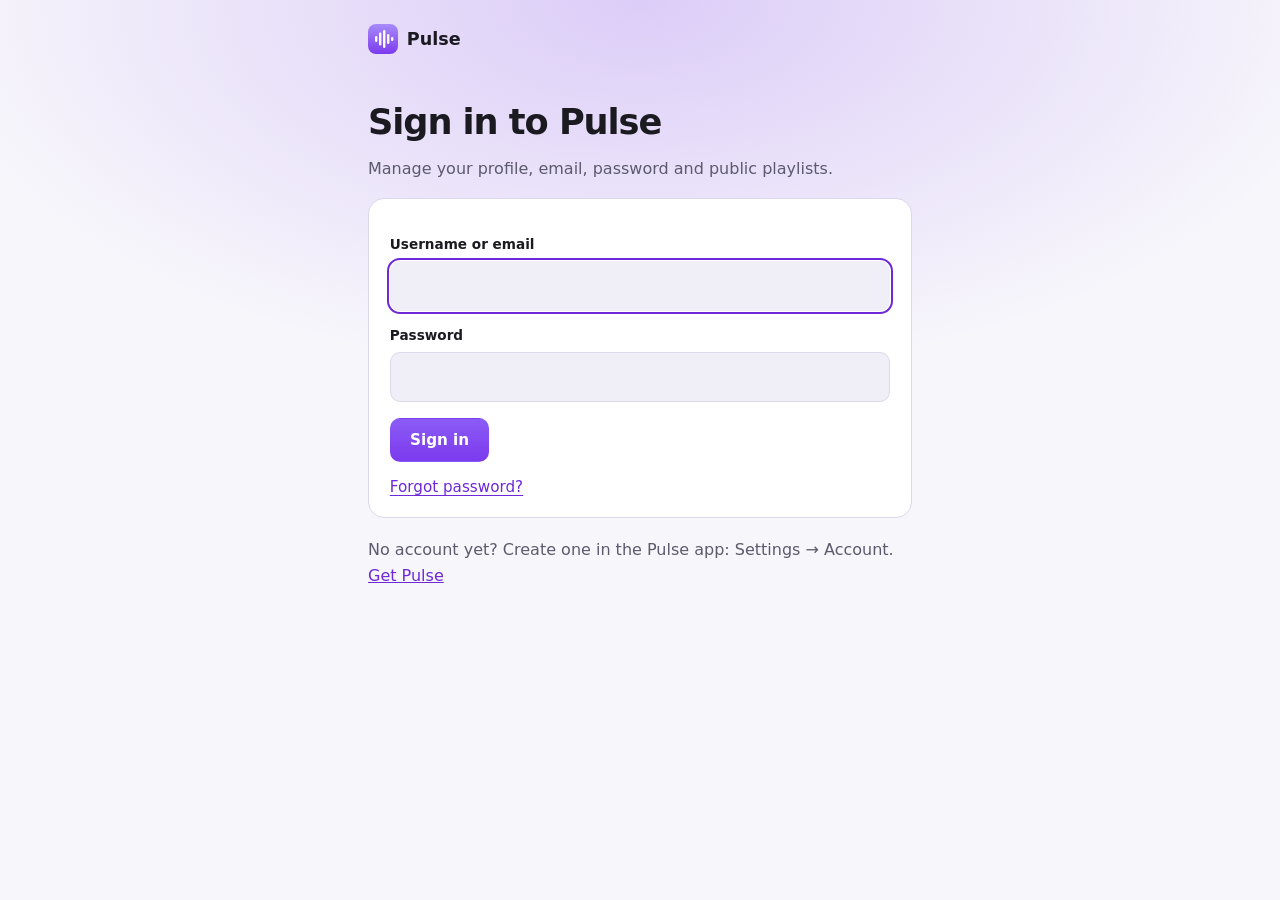
==== site/account/index.html @ 40c87070 "Website sign-in: an account page (sign in, forgot password, profile, email, password, public playlis" ====
<!doctype html>
<html lang="en">
<head>
<meta charset="utf-8">
<script>try{var t=localStorage.getItem("pulse-theme");document.documentElement.dataset.theme=t||(matchMedia("(prefers-color-scheme: light)").matches?"light":"dark")}catch(e){document.documentElement.dataset.theme="dark"}</script>
<meta name="viewport" content="width=device-width, initial-scale=1">
<title>Your account · Pulse</title>
<meta name="robots" content="noindex">
<meta name="theme-color" content="#0b0b0e">
<link rel="icon" href="../img/favicon-32.png" sizes="32x32" type="image/png">
<style>
:root { --bg: #0b0b0e; --surface: #16161b; --surface-2: #1d1d24; --border: #2c2c36; --text: #ededf1; --muted: #a3a3b0; --accent: #7c3aed; --accent-soft: #a78bfa; --bad: #ffb4c2; --good: #86efac; color-scheme: dark; }
html[data-theme="light"] { --bg: #f7f6fb; --surface: #ffffff; --surface-2: #f0eef7; --border: #dcd8e8; --text: #1b1a20; --muted: #5d5a6e; --accent-soft: #6d28d9; --bad: #b4233c; --good: #15803d; color-scheme: light; }
* { box-sizing: border-box; }
body { margin: 0; min-height: 100vh; background: radial-gradient(80% 60% at 50% 0%, rgba(124, 58, 237, .22), transparent 70%), var(--bg); color: var(--text); font: 400 1rem/1.6 "Segoe UI Variable Text", "Segoe UI", system-ui, -apple-system, Arial, sans-serif; padding: 1.5rem; }
main { max-width: 34rem; margin: 0 auto; padding-bottom: 3rem; }
.home { display: inline-flex; align-items: center; gap: .55rem; color: var(--text); text-decoration: none; font-weight: 700; font-size: 1.1rem; }
.home svg { width: 30px; height: 30px; }
h1 { font-size: clamp(1.7rem, 5vw, 2.2rem); letter-spacing: -.03em; margin: 2rem 0 .4rem; overflow-wrap: anywhere; }
h2 { font-size: 1.05rem; margin: 0 0 .6rem; }
p { color: var(--muted); margin: .3rem 0; }
a { color: var(--accent-soft); }
.card { background: var(--surface); border: 1px solid var(--border); border-radius: 16px; padding: 1.3rem; margin-top: 1rem; }
label { display: block; font-size: .85rem; font-weight: 600; margin: .9rem 0 .3rem; }
input, textarea { width: 100%; font: inherit; color: var(--text); background: var(--surface-2); border: 1px solid var(--border); border-radius: 10px; padding: .7rem .85rem; }
textarea { min-height: 5rem; resize: vertical; }
input:focus, textarea:focus { outline: 2px solid var(--accent-soft); outline-offset: 1px; border-color: transparent; }
.row { display: flex; gap: .6rem; flex-wrap: wrap; align-items: center; margin-top: 1rem; }
button, .b { font-family: inherit; font-size: .95rem; font-weight: 600; line-height: 1.2; padding: .75rem 1.2rem; border-radius: 10px; border: 1px solid var(--border); background: transparent; color: var(--text); cursor: pointer; text-decoration: none; display: inline-flex; align-items: center; gap: .4rem; }
button:hover, .b:hover { border-color: var(--accent-soft); }
button.main { background: linear-gradient(180deg, #8b5cf6, #7c3aed); border-color: transparent; color: #fff; }
button.main:hover { filter: brightness(1.08); }
button.danger { color: var(--bad); }
button.main.danger { background: #b4233c; color: #fff; }
button:disabled { opacity: .55; cursor: wait; }
button:focus-visible, .b:focus-visible, a:focus-visible { outline: 2px solid var(--accent-soft); outline-offset: 3px; }
.link { border: 0; padding: 0; background: none; color: var(--accent-soft); font-weight: 500; text-decoration: underline; text-underline-offset: 3px; }
.msg { margin-top: .9rem; padding: .7rem .9rem; border-radius: 10px; font-size: .92rem; }
.msg.bad { background: color-mix(in srgb, var(--bad) 14%, transparent); color: var(--bad); }
.msg.good { background: color-mix(in srgb, var(--good) 14%, transparent); color: var(--good); }
.msg.info { background: color-mix(in srgb, var(--accent) 16%, transparent); color: var(--text); }
.who { display: flex; gap: 1rem; align-items: center; margin-top: 1.6rem; }
.avatar { width: 72px; height: 72px; border-radius: 50%; display: grid; place-items: center; background: linear-gradient(#a78bfa, #7c3aed); font-size: 1.9rem; font-weight: 700; color: #fff; flex: none; }
.who h1 { margin: 0; }
ul.lists { list-style: none; padding: 0; margin: .4rem 0 0; }
ul.lists li { display: flex; gap: .8rem; align-items: center; padding: .55rem 0; border-top: 1px solid var(--border); }
ul.lists li:first-child { border-top: 0; }
ul.lists img, ul.lists .ph { width: 44px; height: 44px; border-radius: 8px; object-fit: cover; background: var(--surface-2); flex: none; }
ul.lists .t { flex: 1; min-width: 0; }
ul.lists .t b, ul.lists .t span { display: block; white-space: nowrap; overflow: hidden; text-overflow: ellipsis; }
ul.lists .t span { color: var(--muted); font-size: .85rem; }
ul.lists button, ul.lists .b { padding: .5rem .8rem; font-size: .85rem; }
details summary { cursor: pointer; font-weight: 600; }
details[open] summary { margin-bottom: .4rem; }
.sr { position: absolute; width: 1px; height: 1px; overflow: hidden; clip: rect(0 0 0 0); white-space: nowrap; }
@media (pointer: fine) {
  html { cursor: url("data:image/svg+xml,%3Csvg xmlns='http://www.w3.org/2000/svg' width='28' height='28' viewBox='0 0 28 28'%3E%3Cpath d='M4 3v19.5l5.6-5.4 3.6 8.4 3.6-1.6-3.6-8.2H21z' fill='%230b0b0e' stroke='%23a78bfa' stroke-width='1.8' stroke-linejoin='round'/%3E%3C/svg%3E") 4 3, auto; }
  a, button, summary, label { cursor: url("data:image/svg+xml,%3Csvg xmlns='http://www.w3.org/2000/svg' width='28' height='28' viewBox='0 0 28 28'%3E%3Cpath d='M4 3v19.5l5.6-5.4 3.6 8.4 3.6-1.6-3.6-8.2H21z' fill='%237c3aed' stroke='%23f5f3ff' stroke-width='1.8' stroke-linejoin='round'/%3E%3C/svg%3E") 4 3, pointer; }
}
</style>
</head>
<body>
<main>
  <a class="home" href="../">
    <svg viewBox="0 0 30 30" aria-hidden="true"><defs><linearGradient id="g" x1="0" y1="0" x2="0" y2="1"><stop offset="0" stop-color="#a78bfa"/><stop offset="1" stop-color="#7c3aed"/></linearGradient></defs><rect width="30" height="30" rx="8" fill="url(#g)"/><g fill="#fff"><rect x="7" y="12" width="2.4" height="6" rx="1.2"/><rect x="11" y="8.5" width="2.4" height="13" rx="1.2"/><rect x="15" y="6" width="2.4" height="18" rx="1.2"/><rect x="19" y="10" width="2.4" height="10" rx="1.2"/><rect x="23" y="13" width="2.4" height="4" rx="1.2"/></g></svg>
    Pulse
  </a>
  <div id="page" aria-live="polite"><p style="margin-top:2rem">Loading…</p></div>
  <noscript><p>This page needs JavaScript. You can also manage your account in the Pulse app: Settings → Account.</p></noscript>
</main>
<script src="account.js"></script>
</body>
</html>
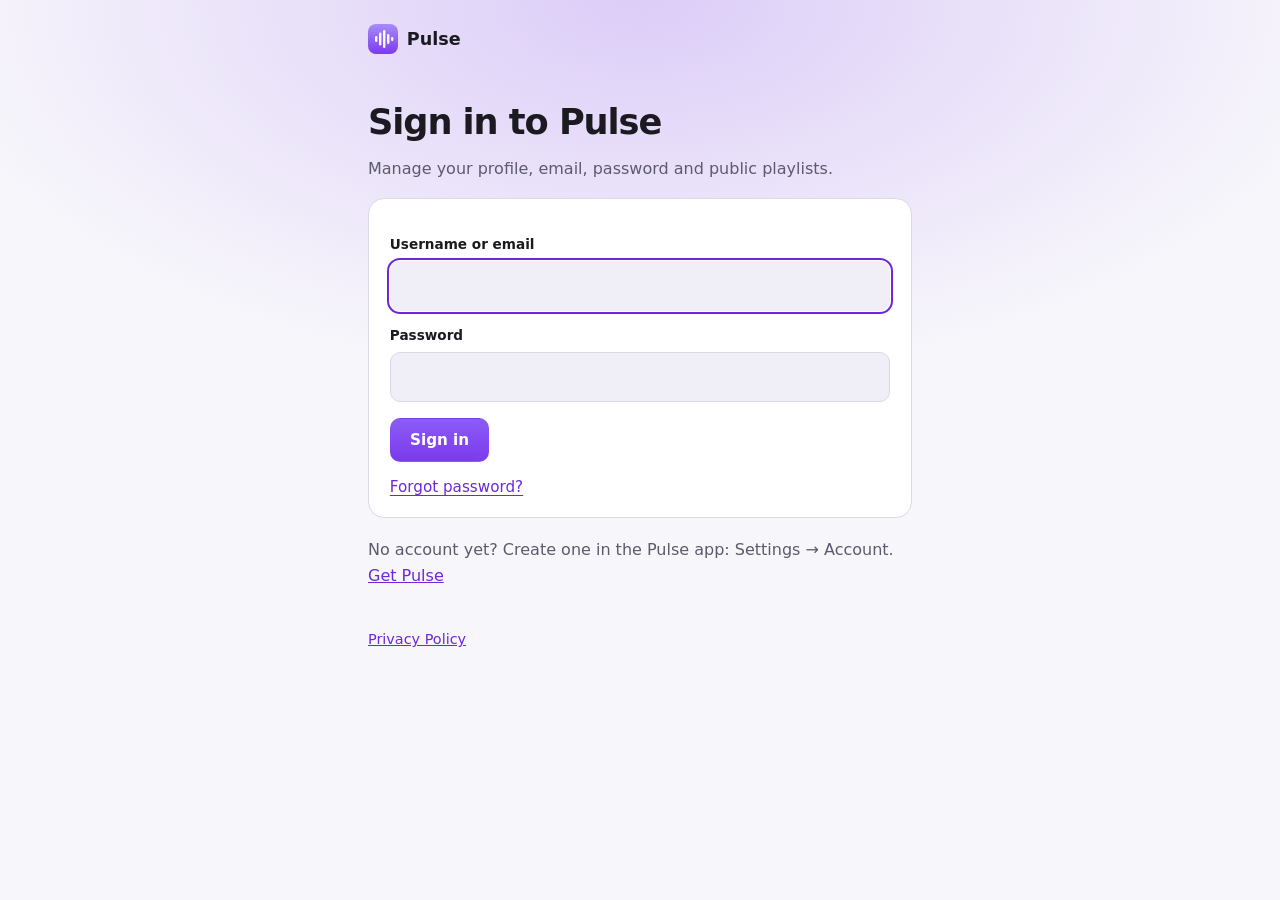
==== commit 519f918d: "Privacy Policy page, linked from the site footer, docs, account page and the app's sign-up window; d" ====
--- a/site/account/index.html
+++ b/site/account/index.html
@@ -66,6 +66,7 @@
     Pulse
   </a>
   <div id="page" aria-live="polite"><p style="margin-top:2rem">Loading…</p></div>
+  <p style="margin-top:2.5rem;font-size:.9rem"><a href="../privacy/">Privacy Policy</a></p>
   <noscript><p>This page needs JavaScript. You can also manage your account in the Pulse app: Settings → Account.</p></noscript>
 </main>
 <script src="account.js"></script>
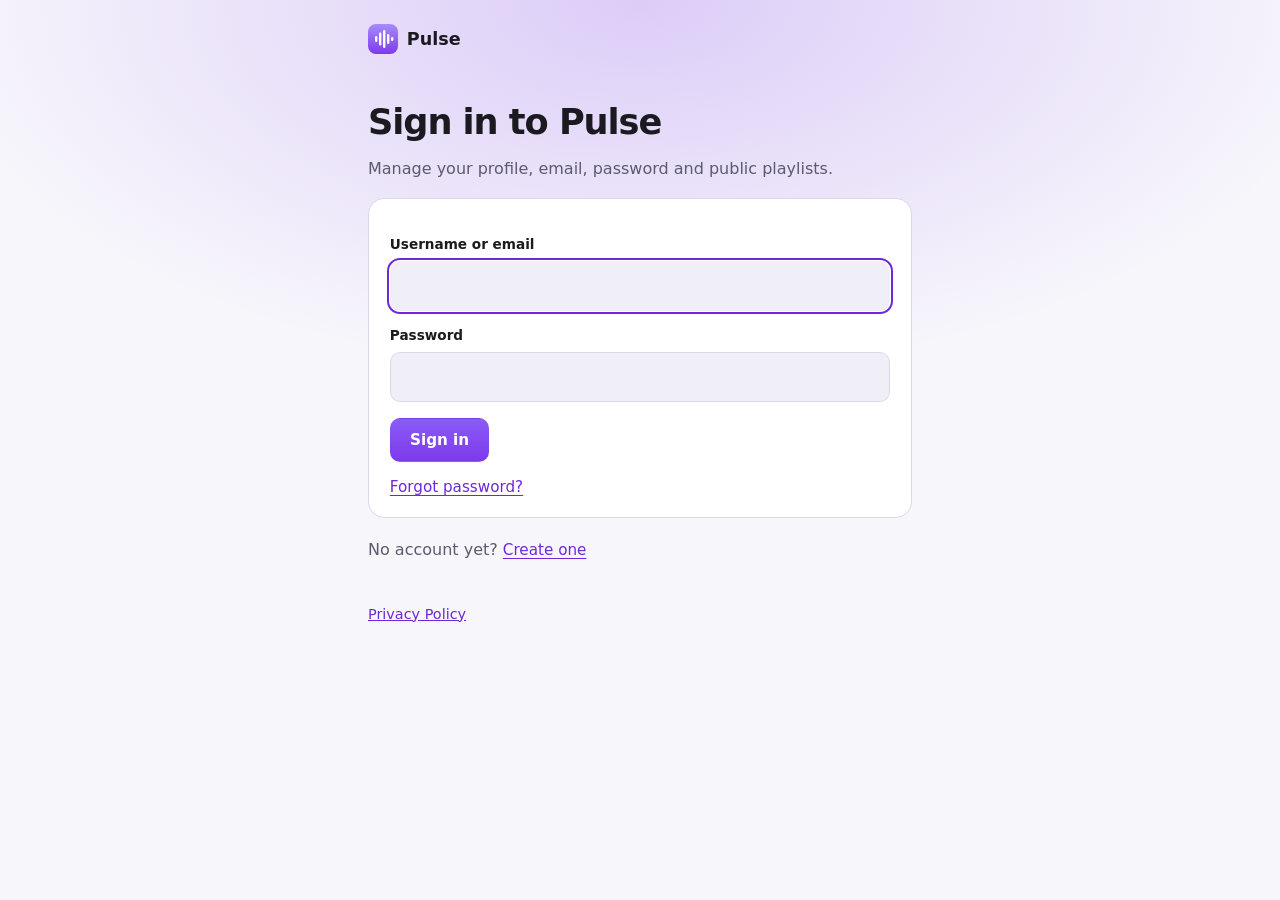
==== commit 72b309bc: "Website sign-up: account details and an anti-spam check, then birthday and the Terms; accounts work " ====
--- a/site/account/index.html
+++ b/site/account/index.html
@@ -35,6 +35,10 @@
 button:disabled { opacity: .55; cursor: wait; }
 button:focus-visible, .b:focus-visible, a:focus-visible { outline: 2px solid var(--accent-soft); outline-offset: 3px; }
 .link { border: 0; padding: 0; background: none; color: var(--accent-soft); font-weight: 500; text-decoration: underline; text-underline-offset: 3px; }
+.hint { margin: .3rem 0 0; color: var(--muted); font-size: .82rem; }
+.human { margin-top: 1rem; min-height: 65px; }
+label.check { display: flex; gap: .55rem; align-items: flex-start; font-weight: 500; line-height: 1.45; margin-top: 1.1rem; }
+label.check input { width: auto; margin-top: .2rem; accent-color: var(--accent); }
 .msg { margin-top: .9rem; padding: .7rem .9rem; border-radius: 10px; font-size: .92rem; }
 .msg.bad { background: color-mix(in srgb, var(--bad) 14%, transparent); color: var(--bad); }
 .msg.good { background: color-mix(in srgb, var(--good) 14%, transparent); color: var(--good); }
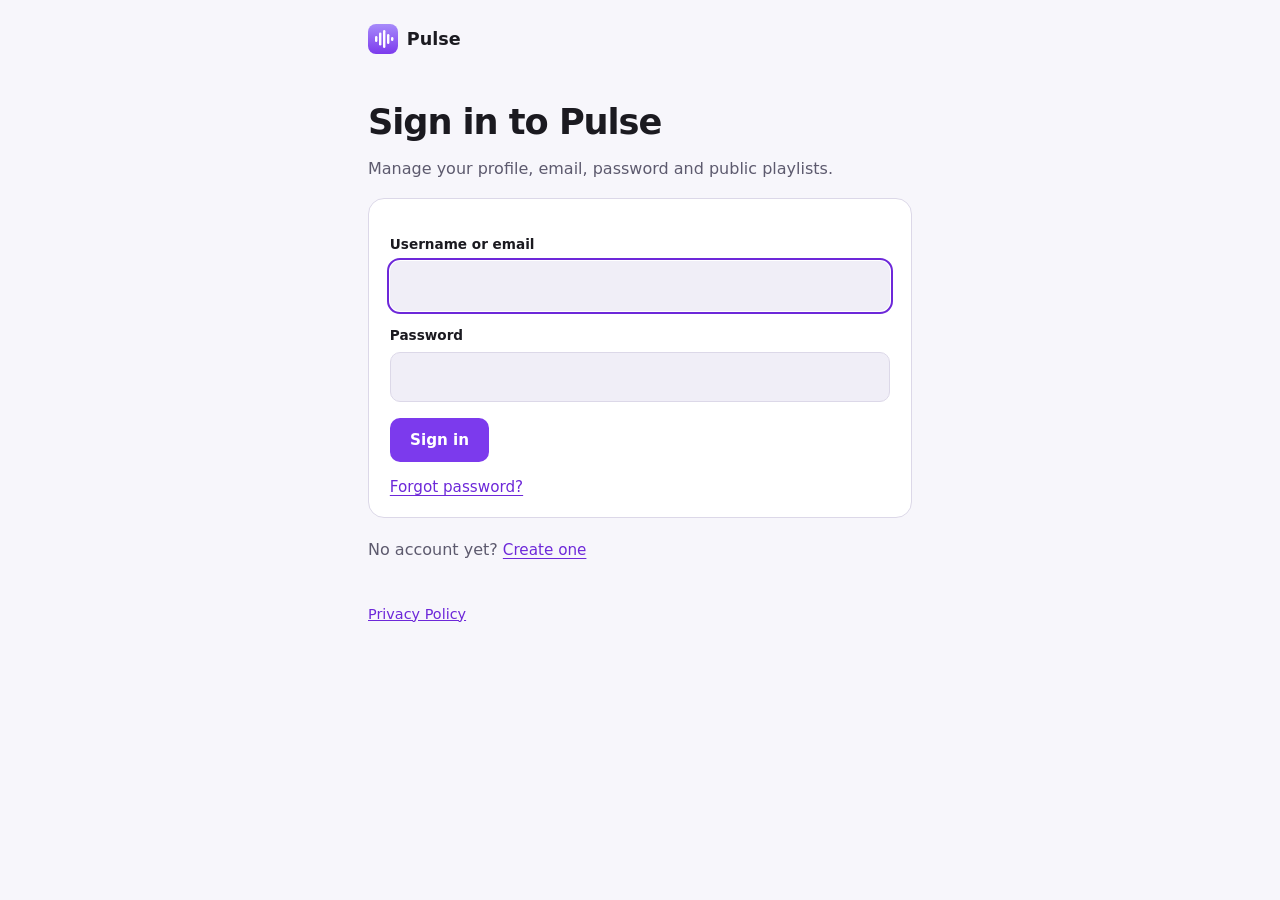
==== commit 53919f75: "Website: smooth scrolling and animations for everyone; publish from the website branch" ====
--- a/site/account/index.html
+++ b/site/account/index.html
@@ -7,12 +7,18 @@
 <title>Your account · Pulse</title>
 <meta name="robots" content="noindex">
 <meta name="theme-color" content="#0b0b0e">
+<meta name="description" content="Sign in to Pulse to sync your playlists and profile.">
+<link rel="icon" href="../favicon.ico" sizes="any">
 <link rel="icon" href="../img/favicon-32.png" sizes="32x32" type="image/png">
+<meta property="og:site_name" content="Pulse">
+<meta property="og:description" content="Sign in to Pulse to sync your playlists and profile.">
+<meta property="og:image" content="https://listen2pulse.github.io/img/social-3.png">
+<meta name="twitter:card" content="summary_large_image">
 <style>
 :root { --bg: #0b0b0e; --surface: #16161b; --surface-2: #1d1d24; --border: #2c2c36; --text: #ededf1; --muted: #a3a3b0; --accent: #7c3aed; --accent-soft: #a78bfa; --bad: #ffb4c2; --good: #86efac; color-scheme: dark; }
 html[data-theme="light"] { --bg: #f7f6fb; --surface: #ffffff; --surface-2: #f0eef7; --border: #dcd8e8; --text: #1b1a20; --muted: #5d5a6e; --accent-soft: #6d28d9; --bad: #b4233c; --good: #15803d; color-scheme: light; }
 * { box-sizing: border-box; }
-body { margin: 0; min-height: 100vh; background: radial-gradient(80% 60% at 50% 0%, rgba(124, 58, 237, .22), transparent 70%), var(--bg); color: var(--text); font: 400 1rem/1.6 "Segoe UI Variable Text", "Segoe UI", system-ui, -apple-system, Arial, sans-serif; padding: 1.5rem; }
+body { margin: 0; min-height: 100vh; background: var(--bg); color: var(--text); font: 400 1rem/1.6 "Segoe UI Variable Text", "Segoe UI", system-ui, -apple-system, Arial, sans-serif; padding: 1.5rem; }
 main { max-width: 34rem; margin: 0 auto; padding-bottom: 3rem; }
 .home { display: inline-flex; align-items: center; gap: .55rem; color: var(--text); text-decoration: none; font-weight: 700; font-size: 1.1rem; }
 .home svg { width: 30px; height: 30px; }
@@ -28,7 +34,7 @@
 .row { display: flex; gap: .6rem; flex-wrap: wrap; align-items: center; margin-top: 1rem; }
 button, .b { font-family: inherit; font-size: .95rem; font-weight: 600; line-height: 1.2; padding: .75rem 1.2rem; border-radius: 10px; border: 1px solid var(--border); background: transparent; color: var(--text); cursor: pointer; text-decoration: none; display: inline-flex; align-items: center; gap: .4rem; }
 button:hover, .b:hover { border-color: var(--accent-soft); }
-button.main { background: linear-gradient(180deg, #8b5cf6, #7c3aed); border-color: transparent; color: #fff; }
+button.main { background: var(--accent); border-color: transparent; color: #fff; }
 button.main:hover { filter: brightness(1.08); }
 button.danger { color: var(--bad); }
 button.main.danger { background: #b4233c; color: #fff; }
@@ -62,6 +68,7 @@
   a, button, summary, label { cursor: url("data:image/svg+xml,%3Csvg xmlns='http://www.w3.org/2000/svg' width='28' height='28' viewBox='0 0 28 28'%3E%3Cpath d='M4 3v19.5l5.6-5.4 3.6 8.4 3.6-1.6-3.6-8.2H21z' fill='%237c3aed' stroke='%23f5f3ff' stroke-width='1.8' stroke-linejoin='round'/%3E%3C/svg%3E") 4 3, pointer; }
 }
 </style>
+<style>@media all { @view-transition { navigation: auto; } ::view-transition-old(root) { animation: .22s ease-in both vt-out; } ::view-transition-new(root) { animation: .32s cubic-bezier(.2, .7, .2, 1) both vt-in; } @keyframes vt-out { to { opacity: 0; } } @keyframes vt-in { from { opacity: 0; transform: translateY(8px); } } }</style>
 </head>
 <body>
 <main>
